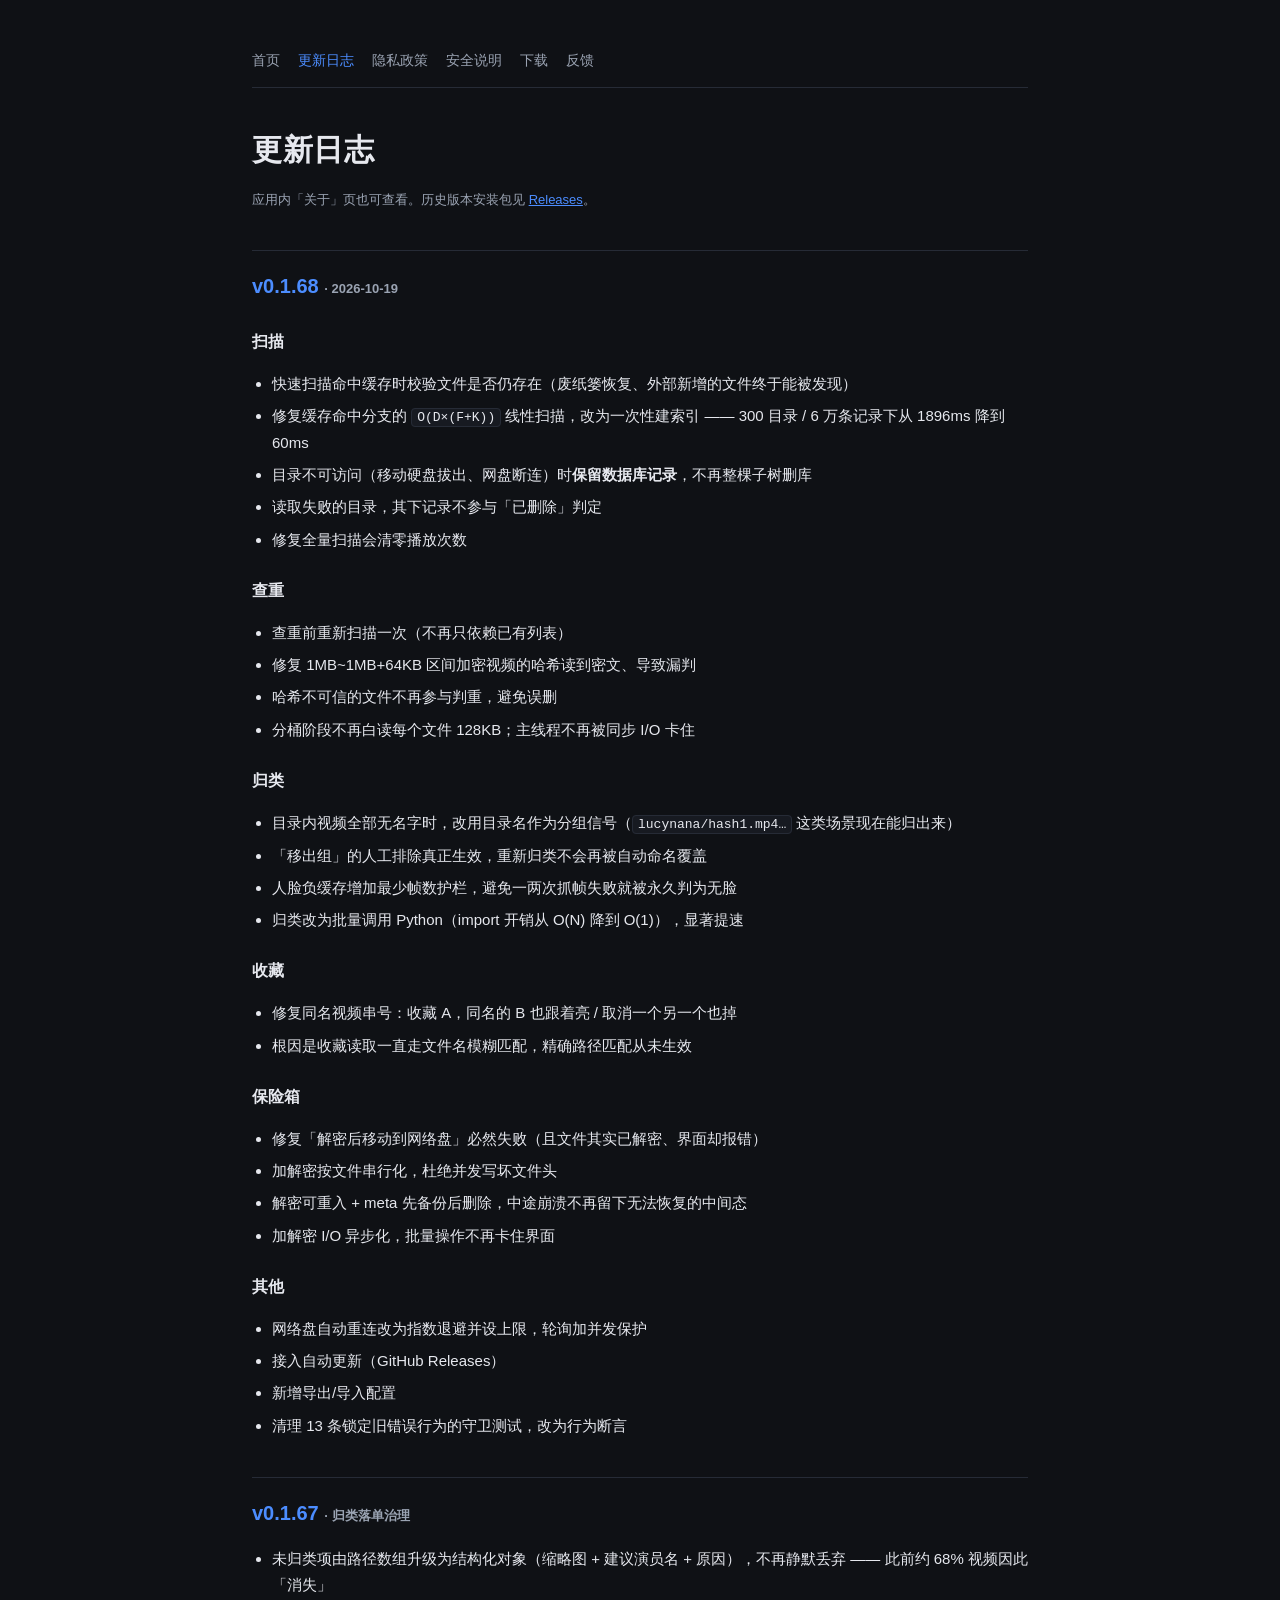
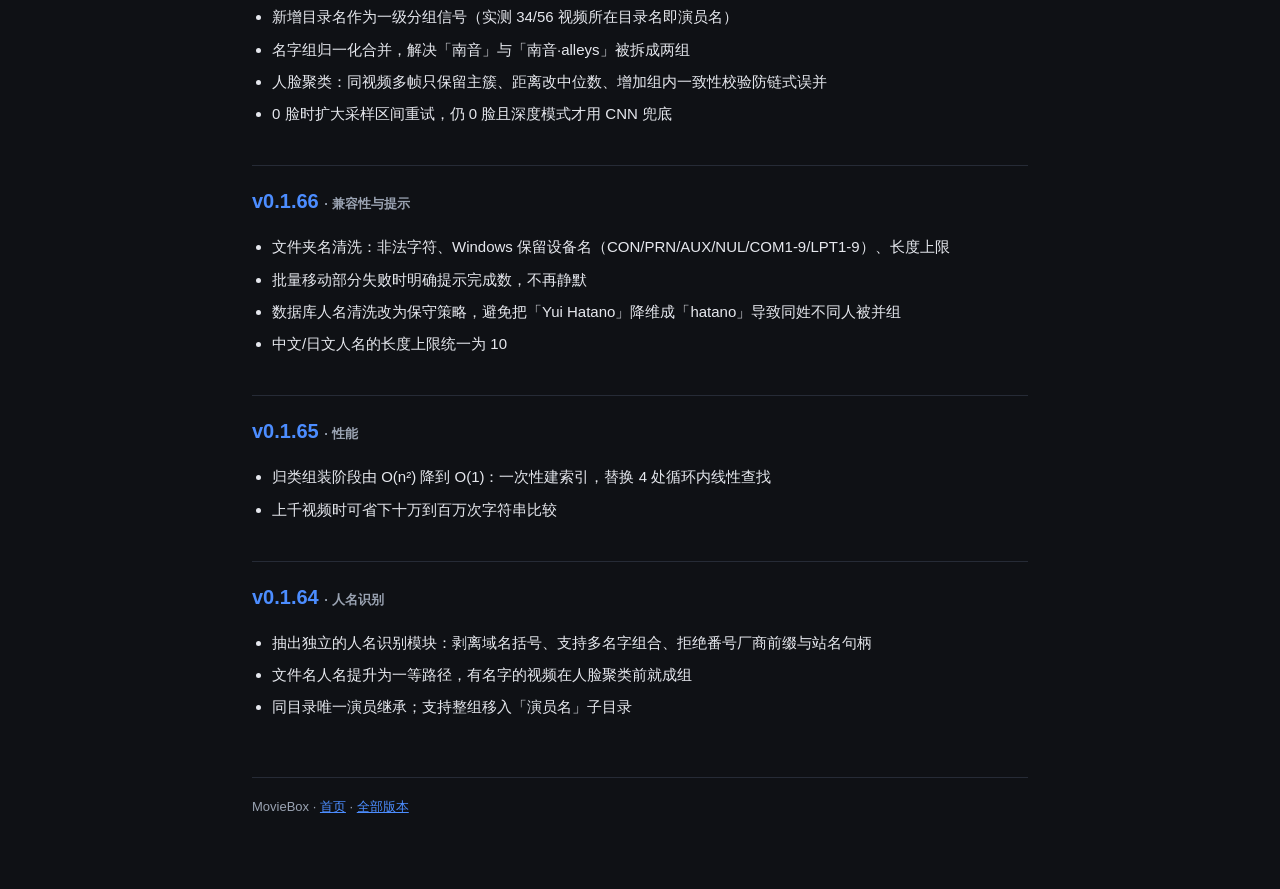
==== pages/changelog.html @ 6cee9951 "docs: 新增对外门面（首页 / 隐私政策 / 安全说明 / 更新日志）与 GitHub Pages 部署流水线" ====
<!DOCTYPE html>
<html lang="zh-CN">
<head>
<meta charset="UTF-8">
<meta name="viewport" content="width=device-width, initial-scale=1">
<title>更新日志 — MovieBox</title>
<link rel="stylesheet" href="style.css">
</head>
<body>
<div class="wrap">

  <nav>
    <a href="index.html">首页</a>
    <a class="active" href="changelog.html">更新日志</a>
    <a href="privacy.html">隐私政策</a>
    <a href="security.html">安全说明</a>
    <a href="https://github.com/mackhan/MovieBox/releases/latest">下载</a>
    <a href="https://github.com/mackhan/MovieBox/issues">反馈</a>
  </nav>

  <h1>更新日志</h1>
  <p class="meta">应用内「关于」页也可查看。历史版本安装包见 <a href="https://github.com/mackhan/MovieBox/releases">Releases</a>。</p>

  <h2><span class="ver">v0.1.68</span> <span class="date">· 2026-10-19</span></h2>
  <h3>扫描</h3>
  <ul>
    <li>快速扫描命中缓存时校验文件是否仍存在（废纸篓恢复、外部新增的文件终于能被发现）</li>
    <li>修复缓存命中分支的 <code>O(D×(F+K))</code> 线性扫描，改为一次性建索引 —— 300 目录 / 6 万条记录下从 1896ms 降到 60ms</li>
    <li>目录不可访问（移动硬盘拔出、网盘断连）时<b>保留数据库记录</b>，不再整棵子树删库</li>
    <li>读取失败的目录，其下记录不参与「已删除」判定</li>
    <li>修复全量扫描会清零播放次数</li>
  </ul>
  <h3>查重</h3>
  <ul>
    <li>查重前重新扫描一次（不再只依赖已有列表）</li>
    <li>修复 1MB~1MB+64KB 区间加密视频的哈希读到密文、导致漏判</li>
    <li>哈希不可信的文件不再参与判重，避免误删</li>
    <li>分桶阶段不再白读每个文件 128KB；主线程不再被同步 I/O 卡住</li>
  </ul>
  <h3>归类</h3>
  <ul>
    <li>目录内视频全部无名字时，改用目录名作为分组信号（<code>lucynana/hash1.mp4…</code> 这类场景现在能归出来）</li>
    <li>「移出组」的人工排除真正生效，重新归类不会再被自动命名覆盖</li>
    <li>人脸负缓存增加最少帧数护栏，避免一两次抓帧失败就被永久判为无脸</li>
    <li>归类改为批量调用 Python（import 开销从 O(N) 降到 O(1)），显著提速</li>
  </ul>
  <h3>收藏</h3>
  <ul>
    <li>修复同名视频串号：收藏 A，同名的 B 也跟着亮 / 取消一个另一个也掉</li>
    <li>根因是收藏读取一直走文件名模糊匹配，精确路径匹配从未生效</li>
  </ul>
  <h3>保险箱</h3>
  <ul>
    <li>修复「解密后移动到网络盘」必然失败（且文件其实已解密、界面却报错）</li>
    <li>加解密按文件串行化，杜绝并发写坏文件头</li>
    <li>解密可重入 + meta 先备份后删除，中途崩溃不再留下无法恢复的中间态</li>
    <li>加解密 I/O 异步化，批量操作不再卡住界面</li>
  </ul>
  <h3>其他</h3>
  <ul>
    <li>网络盘自动重连改为指数退避并设上限，轮询加并发保护</li>
    <li>接入自动更新（GitHub Releases）</li>
    <li>新增导出/导入配置</li>
    <li>清理 13 条锁定旧错误行为的守卫测试，改为行为断言</li>
  </ul>

  <h2><span class="ver">v0.1.67</span> <span class="date">· 归类落单治理</span></h2>
  <ul>
    <li>未归类项由路径数组升级为结构化对象（缩略图 + 建议演员名 + 原因），不再静默丢弃 —— 此前约 68% 视频因此「消失」</li>
    <li>新增目录名作为一级分组信号（实测 34/56 视频所在目录名即演员名）</li>
    <li>名字组归一化合并，解决「南音」与「南音·alleys」被拆成两组</li>
    <li>人脸聚类：同视频多帧只保留主簇、距离改中位数、增加组内一致性校验防链式误并</li>
    <li>0 脸时扩大采样区间重试，仍 0 脸且深度模式才用 CNN 兜底</li>
  </ul>

  <h2><span class="ver">v0.1.66</span> <span class="date">· 兼容性与提示</span></h2>
  <ul>
    <li>文件夹名清洗：非法字符、Windows 保留设备名（CON/PRN/AUX/NUL/COM1-9/LPT1-9）、长度上限</li>
    <li>批量移动部分失败时明确提示完成数，不再静默</li>
    <li>数据库人名清洗改为保守策略，避免把「Yui Hatano」降维成「hatano」导致同姓不同人被并组</li>
    <li>中文/日文人名的长度上限统一为 10</li>
  </ul>

  <h2><span class="ver">v0.1.65</span> <span class="date">· 性能</span></h2>
  <ul>
    <li>归类组装阶段由 O(n²) 降到 O(1)：一次性建索引，替换 4 处循环内线性查找</li>
    <li>上千视频时可省下十万到百万次字符串比较</li>
  </ul>

  <h2><span class="ver">v0.1.64</span> <span class="date">· 人名识别</span></h2>
  <ul>
    <li>抽出独立的人名识别模块：剥离域名括号、支持多名字组合、拒绝番号厂商前缀与站名句柄</li>
    <li>文件名人名提升为一等路径，有名字的视频在人脸聚类前就成组</li>
    <li>同目录唯一演员继承；支持整组移入「演员名」子目录</li>
  </ul>

  <footer>
    MovieBox · <a href="index.html">首页</a> · <a href="https://github.com/mackhan/MovieBox/releases">全部版本</a>
  </footer>

</div>
</body>
</html>
---- pages/style.css ----
:root {
  --bg: #0f1115;
  --panel: #171a21;
  --line: #262b36;
  --text: #e6e8ee;
  --muted: #9aa3b2;
  --accent: #4c8dff;
  --ok: #35c46a;
}

* { box-sizing: border-box; }

body {
  margin: 0;
  background: var(--bg);
  color: var(--text);
  font: 15px/1.75 -apple-system, BlinkMacSystemFont, "PingFang SC", "Microsoft YaHei", "Helvetica Neue", Arial, sans-serif;
}

.wrap { max-width: 820px; margin: 0 auto; padding: 48px 22px 72px; }

nav {
  display: flex; flex-wrap: wrap; gap: 18px;
  border-bottom: 1px solid var(--line);
  padding-bottom: 14px; margin-bottom: 36px;
}
nav a { color: var(--muted); text-decoration: none; font-size: 14px; }
nav a:hover, nav a.active { color: var(--accent); }

h1 { font-size: 30px; margin: 0 0 8px; letter-spacing: .5px; }
h2 { font-size: 20px; margin: 38px 0 12px; padding-top: 18px; border-top: 1px solid var(--line); }
h3 { font-size: 16px; margin: 24px 0 8px; }
p, li { color: var(--text); }
.meta { color: var(--muted); font-size: 13px; margin-bottom: 4px; }

a { color: var(--accent); }

.tagline { color: var(--muted); font-size: 16px; margin-bottom: 26px; }

.grid { display: grid; grid-template-columns: repeat(auto-fit, minmax(230px, 1fr)); gap: 14px; margin: 20px 0; }
.card { background: var(--panel); border: 1px solid var(--line); border-radius: 10px; padding: 16px 18px; }
.card b { display: block; margin-bottom: 6px; }
.card span { color: var(--muted); font-size: 13.5px; }

ul { padding-left: 20px; }
li { margin: 6px 0; }

code { background: var(--panel); border: 1px solid var(--line); border-radius: 4px; padding: 1px 5px; font-size: 13px; }

.cta { display: inline-block; margin-top: 10px; background: var(--accent); color: #fff;
       text-decoration: none; padding: 11px 22px; border-radius: 8px; font-weight: 600; }
.cta.secondary { background: transparent; border: 1px solid var(--line); color: var(--text); }

.note { background: var(--panel); border-left: 3px solid var(--ok); border-radius: 0 8px 8px 0;
        padding: 12px 16px; margin: 18px 0; color: var(--muted); font-size: 14px; }

footer { margin-top: 56px; padding-top: 18px; border-top: 1px solid var(--line);
         color: var(--muted); font-size: 13px; }

.ver { color: var(--accent); font-weight: 600; }
.date { color: var(--muted); font-size: 13px; }
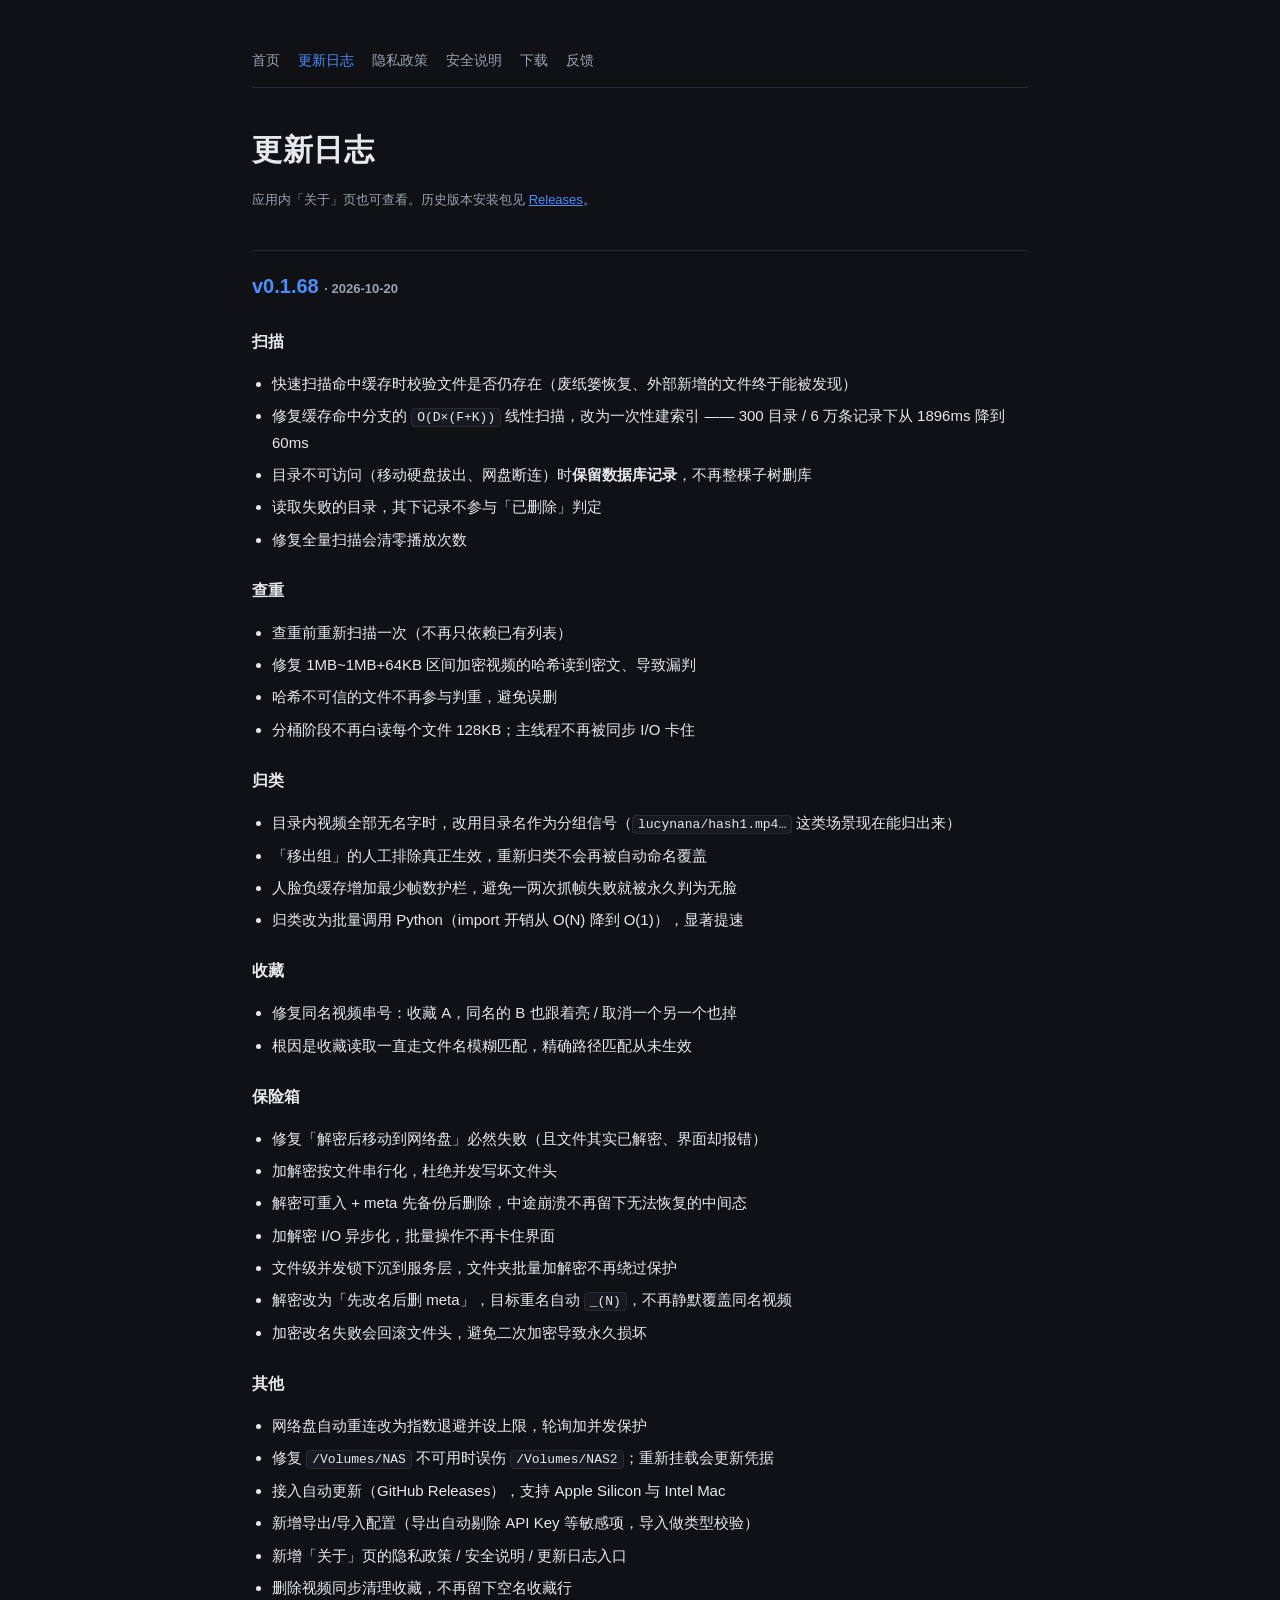
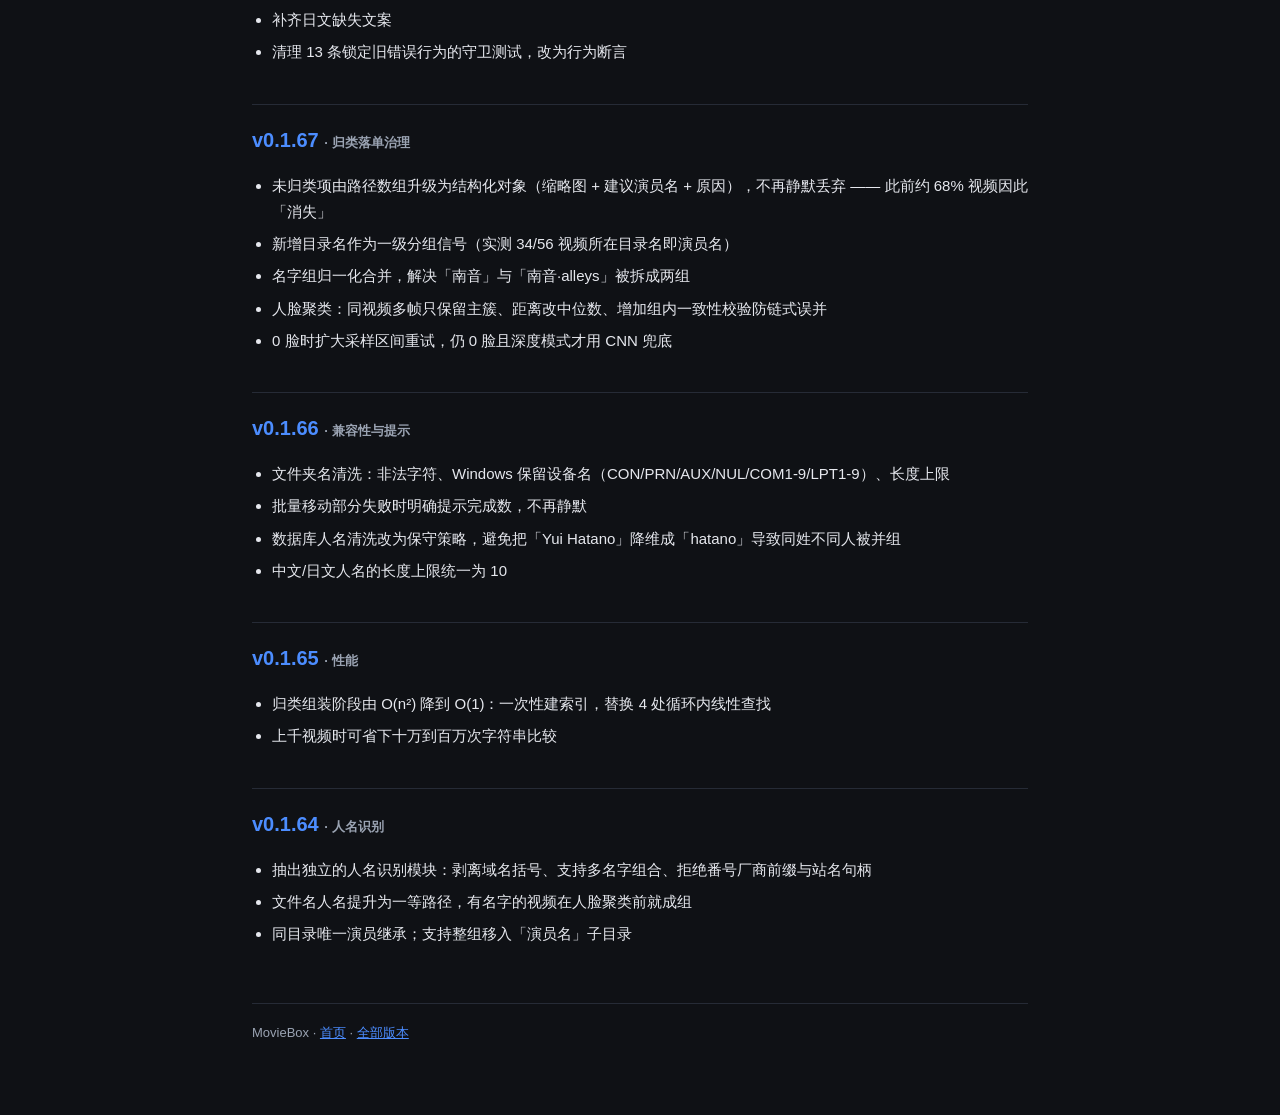
==== commit 2f9734cd: "docs: 更新 v0.1.68 更新日志（双架构 + review 三轮修复）" ====
--- a/pages/changelog.html
+++ b/pages/changelog.html
@@ -21,7 +21,7 @@
   <h1>更新日志</h1>
   <p class="meta">应用内「关于」页也可查看。历史版本安装包见 <a href="https://github.com/mackhan/MovieBox/releases">Releases</a>。</p>
 
-  <h2><span class="ver">v0.1.68</span> <span class="date">· 2026-10-19</span></h2>
+  <h2><span class="ver">v0.1.68</span> <span class="date">· 2026-10-20</span></h2>
   <h3>扫描</h3>
   <ul>
     <li>快速扫描命中缓存时校验文件是否仍存在（废纸篓恢复、外部新增的文件终于能被发现）</li>
@@ -55,12 +55,19 @@
     <li>加解密按文件串行化，杜绝并发写坏文件头</li>
     <li>解密可重入 + meta 先备份后删除，中途崩溃不再留下无法恢复的中间态</li>
     <li>加解密 I/O 异步化，批量操作不再卡住界面</li>
+    <li>文件级并发锁下沉到服务层，文件夹批量加解密不再绕过保护</li>
+    <li>解密改为「先改名后删 meta」，目标重名自动 <code>_(N)</code>，不再静默覆盖同名视频</li>
+    <li>加密改名失败会回滚文件头，避免二次加密导致永久损坏</li>
   </ul>
   <h3>其他</h3>
   <ul>
     <li>网络盘自动重连改为指数退避并设上限，轮询加并发保护</li>
-    <li>接入自动更新（GitHub Releases）</li>
-    <li>新增导出/导入配置</li>
+    <li>修复 <code>/Volumes/NAS</code> 不可用时误伤 <code>/Volumes/NAS2</code>；重新挂载会更新凭据</li>
+    <li>接入自动更新（GitHub Releases），支持 Apple Silicon 与 Intel Mac</li>
+    <li>新增导出/导入配置（导出自动剔除 API Key 等敏感项，导入做类型校验）</li>
+    <li>新增「关于」页的隐私政策 / 安全说明 / 更新日志入口</li>
+    <li>删除视频同步清理收藏，不再留下空名收藏行</li>
+    <li>补齐日文缺失文案</li>
     <li>清理 13 条锁定旧错误行为的守卫测试，改为行为断言</li>
   </ul>
 
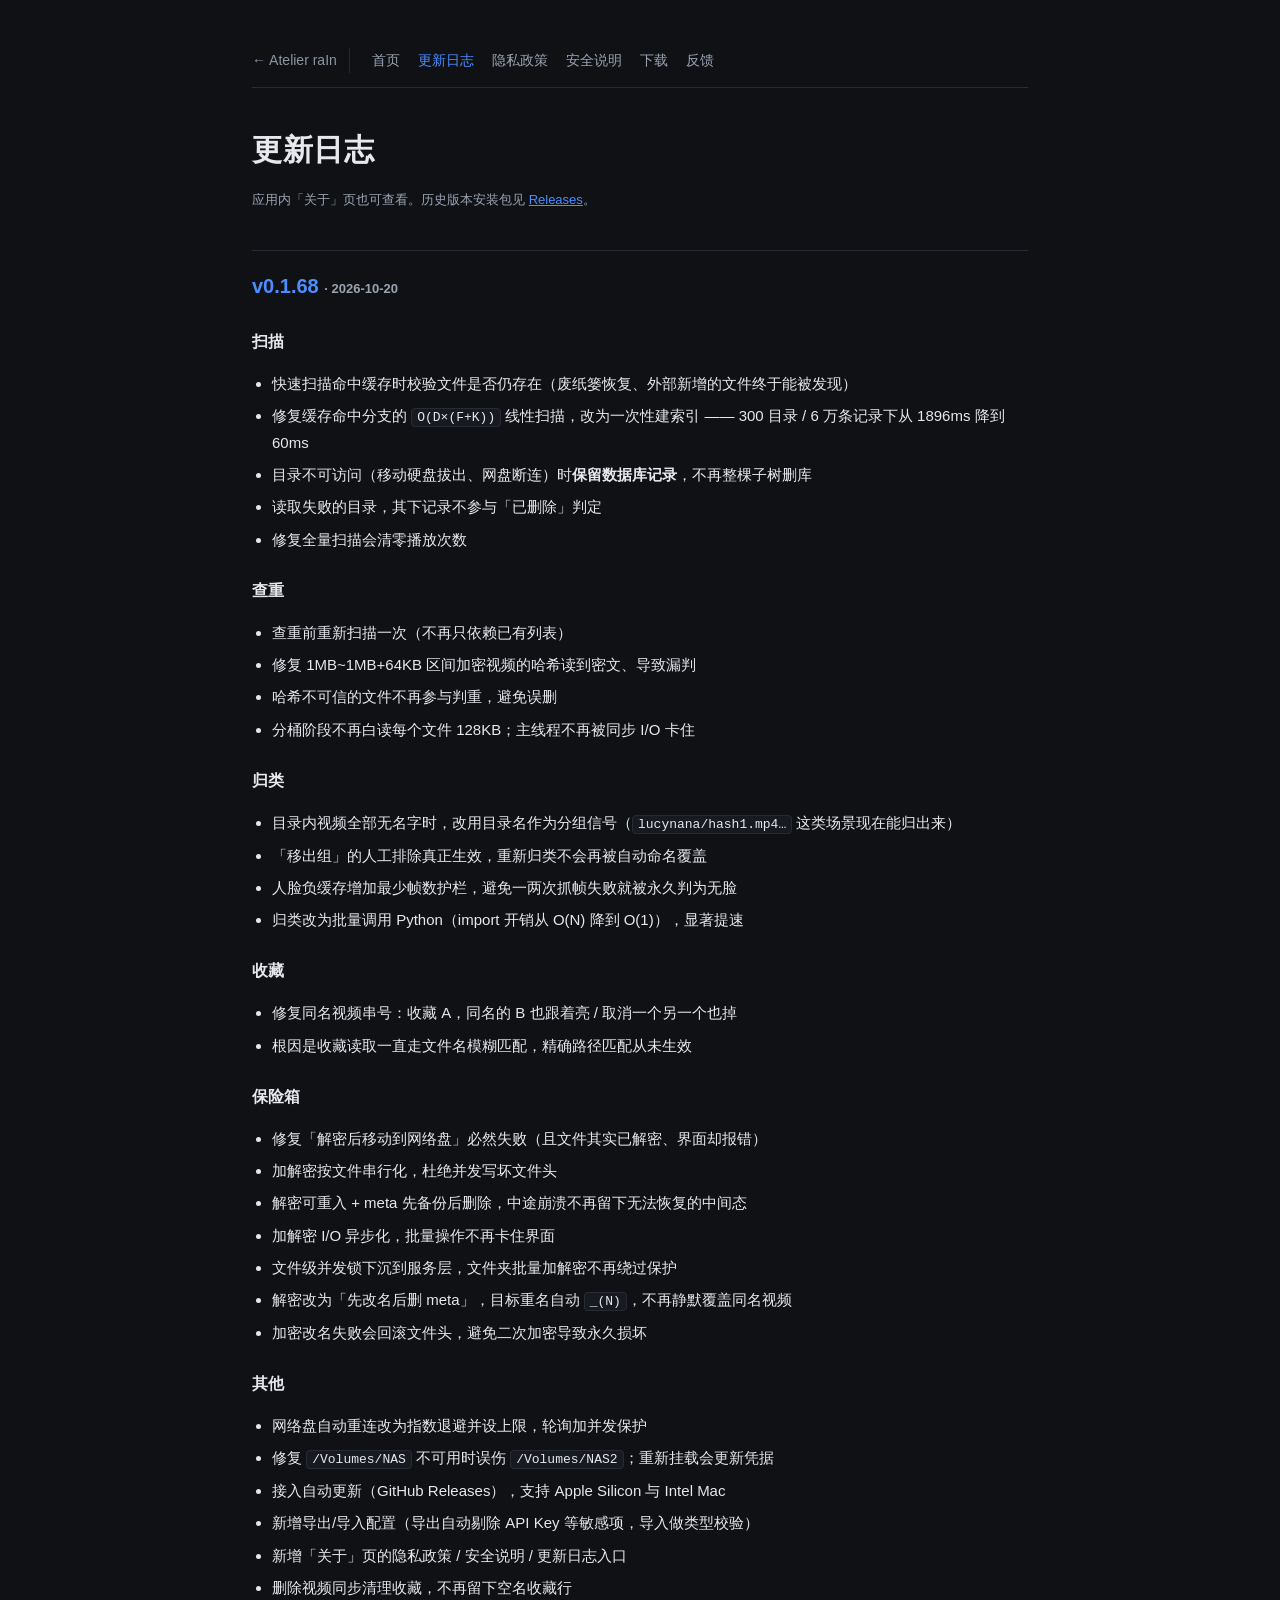
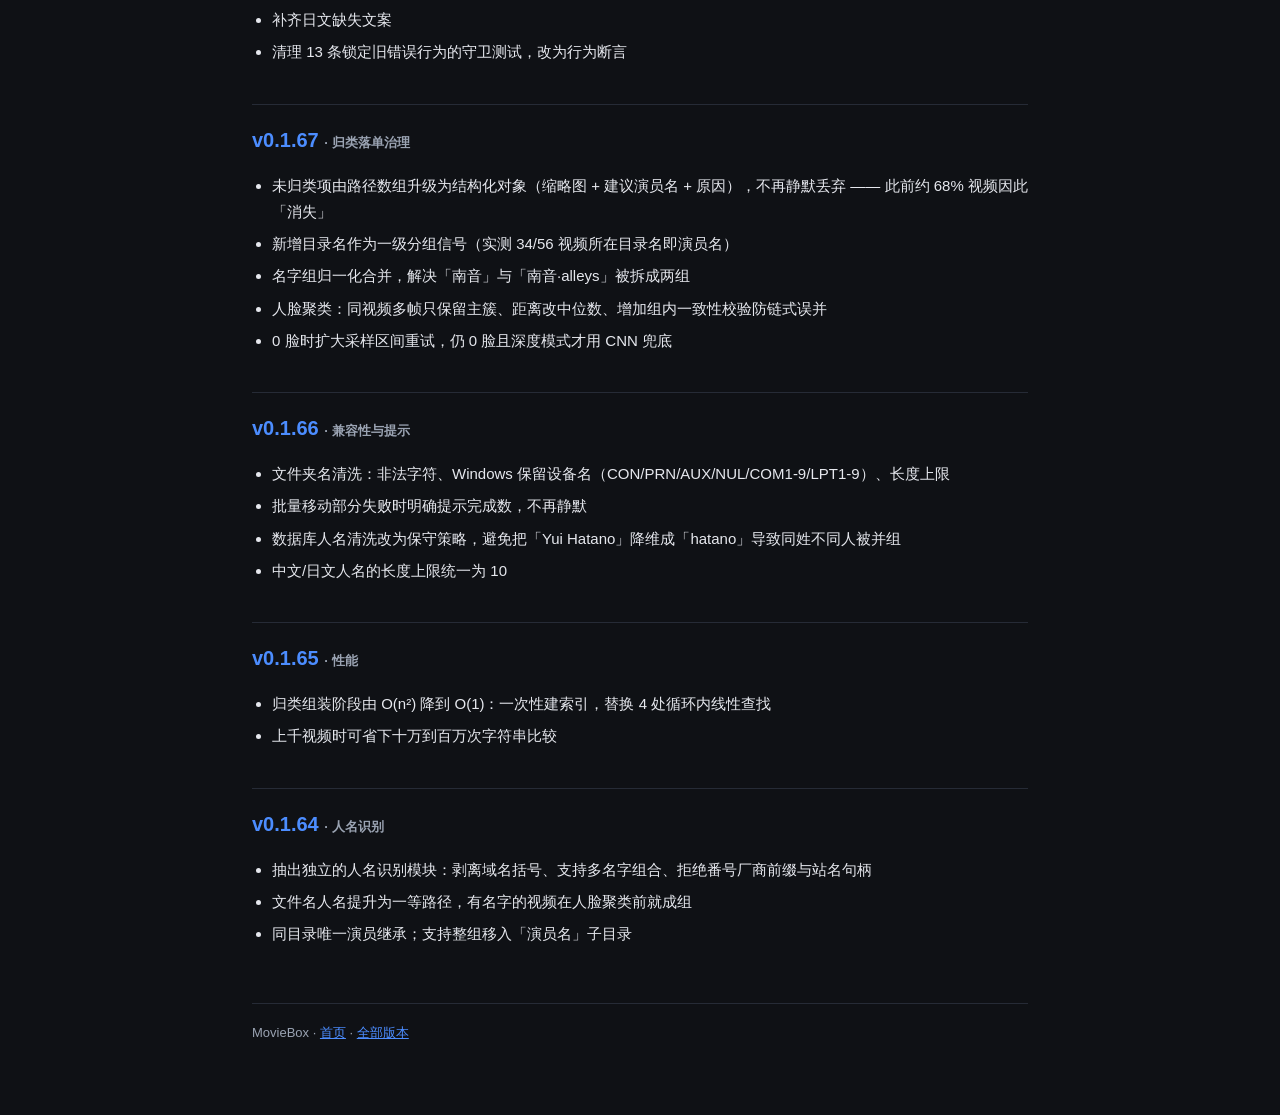
==== commit 7a3ad4d5: "站点：新增 manifest.json（首页与站点共用单一数据源），四页加入返回首页链接" ====
--- a/pages/changelog.html
+++ b/pages/changelog.html
@@ -10,6 +10,7 @@
 <div class="wrap">
 
   <nav>
+    <a class="home" href="https://mackhan.github.io/">← Atelier raIn</a>
     <a href="index.html">首页</a>
     <a class="active" href="changelog.html">更新日志</a>
     <a href="privacy.html">隐私政策</a>
--- a/pages/style.css
+++ b/pages/style.css
@@ -26,6 +26,9 @@
 }
 nav a { color: var(--muted); text-decoration: none; font-size: 14px; }
 nav a:hover, nav a.active { color: var(--accent); }
+/* 返回 Atelier raIn 首页：与其它导航项区分开，放在最左并加分隔 */
+nav a.home { margin-right: 4px; padding-right: 12px; border-right: 1px solid var(--line); opacity: .9; }
+nav a.home:hover { color: var(--accent); text-decoration: none; }
 
 h1 { font-size: 30px; margin: 0 0 8px; letter-spacing: .5px; }
 h2 { font-size: 20px; margin: 38px 0 12px; padding-top: 18px; border-top: 1px solid var(--line); }
